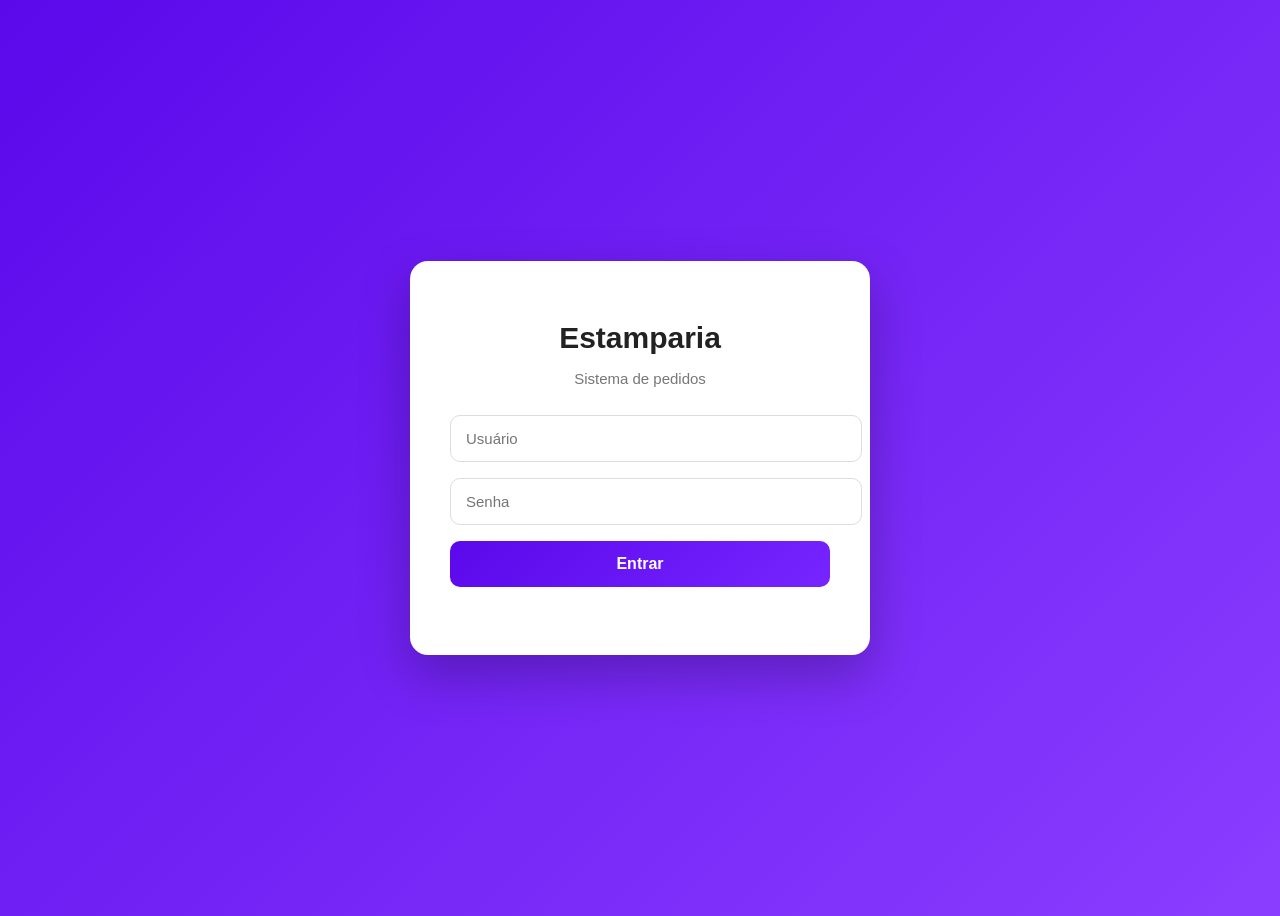
==== site001/index.html @ 6d2551d0 "Fix icon path and format HTML in index.html Updated the icon link path and cleaned up HTML formattin" ====
<!DOCTYPE html>
<html lang="pt-BR">

<head>
    <meta charset="UTF-8">
    <!-- Tag essencial para o site ficar responsivo no telemóvel/celular -->
    <meta name="viewport" content="width=device-width, initial-scale=1.0">

    <link rel="icon" href="./imagens/icon45.ico" type="image/x-icon">
    
    <title>Login - Estamparia</title>

    <meta name="theme-color" content="#5b08eb">
    
    <link rel="manifest" href="manifest.json">

    <link rel="stylesheet" href="css/login.css">
</head>

<body>

    <div class="login">

        <h1>Estamparia</h1>

        <p>Sistema de pedidos</p>

        <input
            type="text"
            id="usuario"
            placeholder="Usuário"
        >

        <input
            type="password"
            id="senha"
            placeholder="Senha"
        >

        <button onclick="entrar()">
            Entrar
        </button>

        <p id="mensagem"></p>

    </div>

    <script src="js/login.js"></script>

    <script src="js/pwa.js"></script>

</body>

</html>
---- site001/css/login.css ----
```css
* {
    margin: 0;
    padding: 0;
    box-sizing: border-box;
}

body {
    font-family: Arial, sans-serif;
    background: linear-gradient(135deg, #5b08eb, #8b3dff);
    height: 100vh;

    display: flex;
    justify-content: center;
    align-items: center;
}

/* Caixa do login */
.login {
    background-color: white;
    width: 380px;
    padding: 40px;
    border-radius: 18px;
    text-align: center;

    box-shadow: 0 20px 50px rgba(0, 0, 0, 0.25);

    animation: aparecer 0.5s ease;
}

/* Título */
.login h1 {
    margin-bottom: 8px;
    font-size: 30px;
    color: #222;
}

/* Texto abaixo do título */
.login > p {
    margin-bottom: 28px;
    color: #777;
    font-size: 15px;
}

/* Campos */
.login input {
    width: 100%;
    padding: 14px 15px;
    margin-bottom: 16px;

    border: 1px solid #ddd;
    border-radius: 10px;

    font-size: 15px;
    outline: none;

    transition: 0.3s;
}

/* Quando clicar no campo */
.login input:focus {
    border-color: #5b08eb;
    box-shadow: 0 0 0 3px rgba(91, 8, 235, 0.12);
}

/* Botão */
.login button {
    width: 100%;
    padding: 14px;

    background: linear-gradient(135deg, #5b08eb, #7625ff);
    color: white;

    border: none;
    border-radius: 10px;

    font-size: 16px;
    font-weight: bold;

    cursor: pointer;

    transition: 0.3s;
}

/* Efeito ao passar o mouse */
.login button:hover {
    transform: translateY(-2px);
    box-shadow: 0 8px 20px rgba(91, 8, 235, 0.35);
}

/* Efeito ao clicar */
.login button:active {
    transform: translateY(0);
}

/* Mensagem de erro */
#mensagem {
    margin-top: 15px;
    color: #e53935;
    font-size: 14px;
}

/* Animação do cartão */
@keyframes aparecer {
    from {
        opacity: 0;
        transform: translateY(20px);
    }

    to {
        opacity: 1;
        transform: translateY(0);
    }
}
```
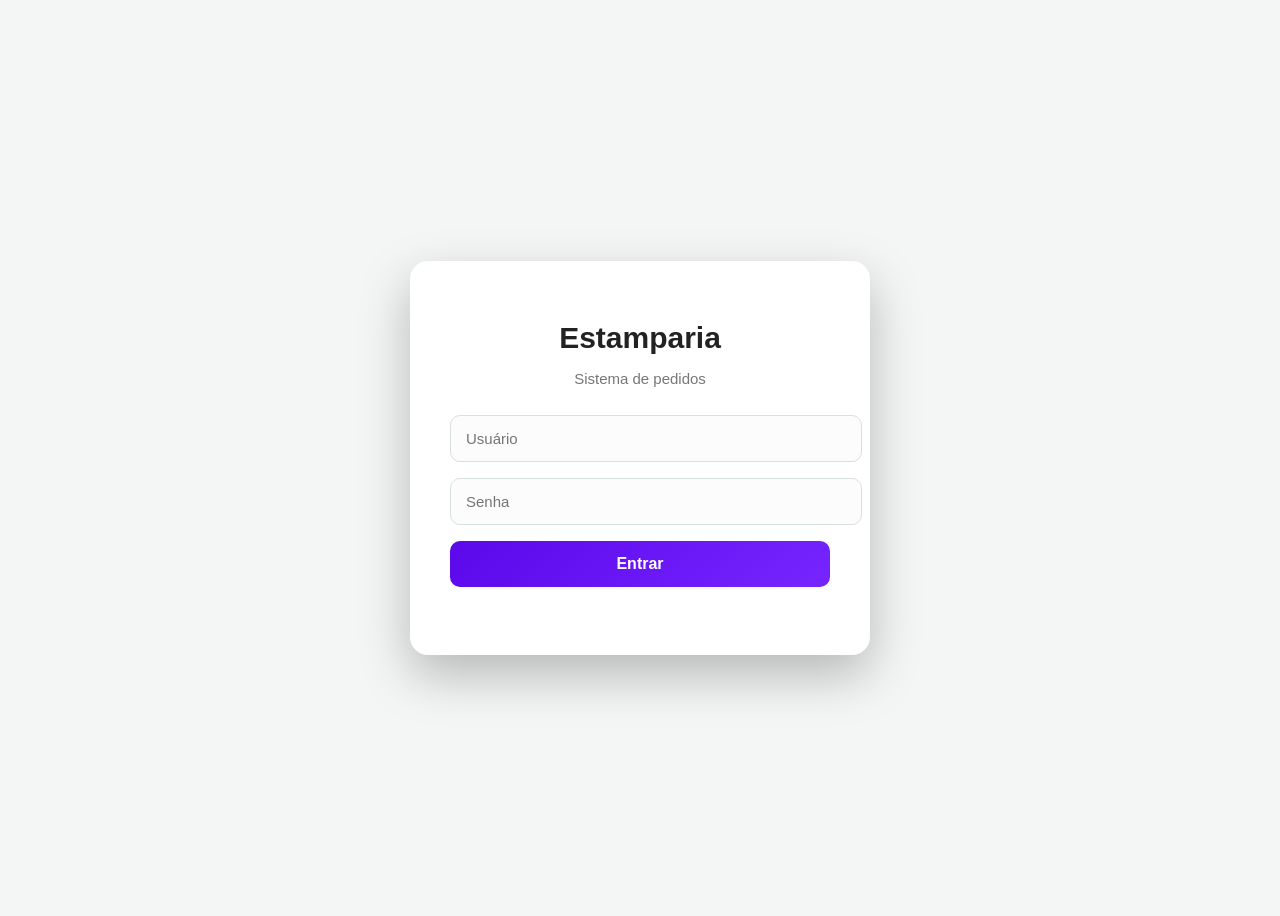
==== commit b60a3ffe: "Add theme selector and improve order list" ====
--- a/site001/index.html
+++ b/site001/index.html
@@ -6,7 +6,7 @@
     <!-- Tag essencial para o site ficar responsivo no telemóvel/celular -->
     <meta name="viewport" content="width=device-width, initial-scale=1.0">
 
-    <link rel="icon" href="./imagens/icon45.ico" type="image/x-icon">
+    <link rel="icon" href="./imagens/icon192.png" type="image/png">
     
     <title>Login - Estamparia</title>
 
@@ -15,6 +15,30 @@
     <link rel="manifest" href="manifest.json">
 
     <link rel="stylesheet" href="css/login.css">
+    <link rel="stylesheet" href="css/tema.css">
+    <script src="js/tema.js"></script>
+
+    
+    <meta charset="UTF-8">
+    <!-- Tag essencial para o site ser responsivo no celular -->
+    <meta name="viewport" content="width=device-width, initial-scale=1.0">
+
+    <link rel="icon" href="./imagens/icon192.png" type="image/png">
+
+    <title>Login - Estamparia</title>
+
+    <meta name="theme-color" content="#5b08eb">
+
+    <link rel="manifest" href="manifest.json">
+
+    <!-- TAGS PARA O IOS / SAFARI (Adicione aqui) -->
+    <meta name="apple-mobile-web-app-capable" content="yes">
+    <meta name="apple-mobile-web-app-status-bar-style" content="black-translucent">
+    <meta name="apple-mobile-web-app-title" content="Estamparia">
+    <link rel="apple-touch-icon" href="./imagens/icon192.png">
+
+    <link rel="stylesheet" href="css/login.css">
+
 </head>
 
 <body>
--- a/site001/css/tema.css
+++ b/site001/css/tema.css
@@ -0,0 +1,60 @@
+/* Tema compartilhado entre todas as telas do sistema. */
+html[data-tema="claro"] body { color:#17211f; background:#f3f6f4; }
+html[data-tema="claro"] .cabecalho { color:#fff; background:#172b26; }
+html[data-tema="claro"] .principal,
+html[data-tema="claro"] .topo,
+html[data-tema="claro"] .pedido,
+html[data-tema="claro"] .sem-pedidos,
+html[data-tema="claro"] .formulario,
+html[data-tema="claro"] .login { color:#17211f; border-color:#e5ebe7; background:#fff; }
+html[data-tema="claro"] .opcoes button { color:#17211f; border-color:#e5ebe7; background:#fff; }
+html[data-tema="claro"] .formulario > p,
+html[data-tema="claro"] .tamanhos p,
+html[data-tema="claro"] .pedido > p,
+html[data-tema="claro"] .info { color:#44514c; }
+html[data-tema="claro"] input,
+html[data-tema="claro"] .login input { color:#17211f; border-color:#d8e1dc; background:#fbfcfb; }
+html[data-tema="claro"] .pedido h3 { border-color:#e5ebe7; }
+html[data-tema="claro"] .pedido > p strong { color:#17211f; }
+html[data-tema="claro"] .observacao { color:#66572f; border-color:#f0e1c0; background:#fffaf0; }
+
+html[data-tema="escuro"] body { color:#f5f3fa; background:#0c0a12; }
+html[data-tema="escuro"] .cabecalho { color:#f5f3fa; background:#100d17; border-bottom:1px solid #292333; }
+html[data-tema="escuro"] .cabecalho p { color:#aaa0bb; }
+html[data-tema="escuro"] .principal,
+html[data-tema="escuro"] .topo,
+html[data-tema="escuro"] .pedido,
+html[data-tema="escuro"] .sem-pedidos,
+html[data-tema="escuro"] .formulario,
+html[data-tema="escuro"] .login { color:#f5f3fa; border-color:#30293d; background:#17141f; }
+html[data-tema="escuro"] .opcoes button { color:#f5f3fa; border-color:#393344; background:#1e1a29; }
+html[data-tema="escuro"] .opcoes button span,
+html[data-tema="escuro"] .tamanhos p,
+html[data-tema="escuro"] .info strong,
+html[data-tema="escuro"] .observacao strong { color:#c4adff; }
+html[data-tema="escuro"] .formulario > p,
+html[data-tema="escuro"] .pedido > p,
+html[data-tema="escuro"] .info { color:#d0cbd7; }
+html[data-tema="escuro"] .pedido > p strong { color:#f5f3fa; }
+html[data-tema="escuro"] input,
+html[data-tema="escuro"] .login input { color:#f5f3fa; border-color:#393344; background:#100e16; }
+html[data-tema="escuro"] input::placeholder { color:#817a8c; }
+html[data-tema="escuro"] .pedido h3,
+html[data-tema="escuro"] .info { border-color:#393344; }
+html[data-tema="escuro"] .observacao { color:#d9c9ff; border-color:#4b3b65; background:#211a30; }
+html[data-tema="escuro"] button.voltar { color:#d1cbd9; border-color:#393344; background:#211c2b; }
+
+.painel-tema[hidden] { display:none; }
+.painel-tema { position:fixed; z-index:20; inset:0; display:grid; place-items:center; padding:20px; background:rgba(8,8,12,.62); }
+.painel-tema-conteudo { position:relative; width:min(100%,430px); padding:30px; border:1px solid #e5ebe7; border-radius:18px; color:#17211f; background:#fff; box-shadow:0 20px 60px rgba(0,0,0,.28); }
+.painel-tema-conteudo h2 { margin:0 0 8px; }
+.painel-tema-conteudo p { margin:0 0 18px; color:#6b7773; }
+.escolha-tema { display:grid; grid-template-columns:1fr 1fr; gap:12px; }
+.escolha-tema button { min-height:52px; margin:0; border:1px solid #e5ebe7; border-radius:10px; color:#17211f; background:#f3f6f4; cursor:pointer; }
+.escolha-tema button:hover { border-color:#147d68; }
+.fechar-tema { position:absolute; top:9px; right:12px; width:36px; min-height:36px; margin:0; padding:0; color:#44514c; background:transparent; font-size:26px; }
+html[data-tema="escuro"] .painel-tema-conteudo { color:#f5f3fa; border-color:#393344; background:#17141f; }
+html[data-tema="escuro"] .painel-tema-conteudo p { color:#aaa4b8; }
+html[data-tema="escuro"] .escolha-tema button { color:#f5f3fa; border-color:#393344; background:#211c2b; }
+html[data-tema="escuro"] .fechar-tema { color:#d1cbd9; }
+@media(max-width:480px) { .escolha-tema { grid-template-columns:1fr; } }
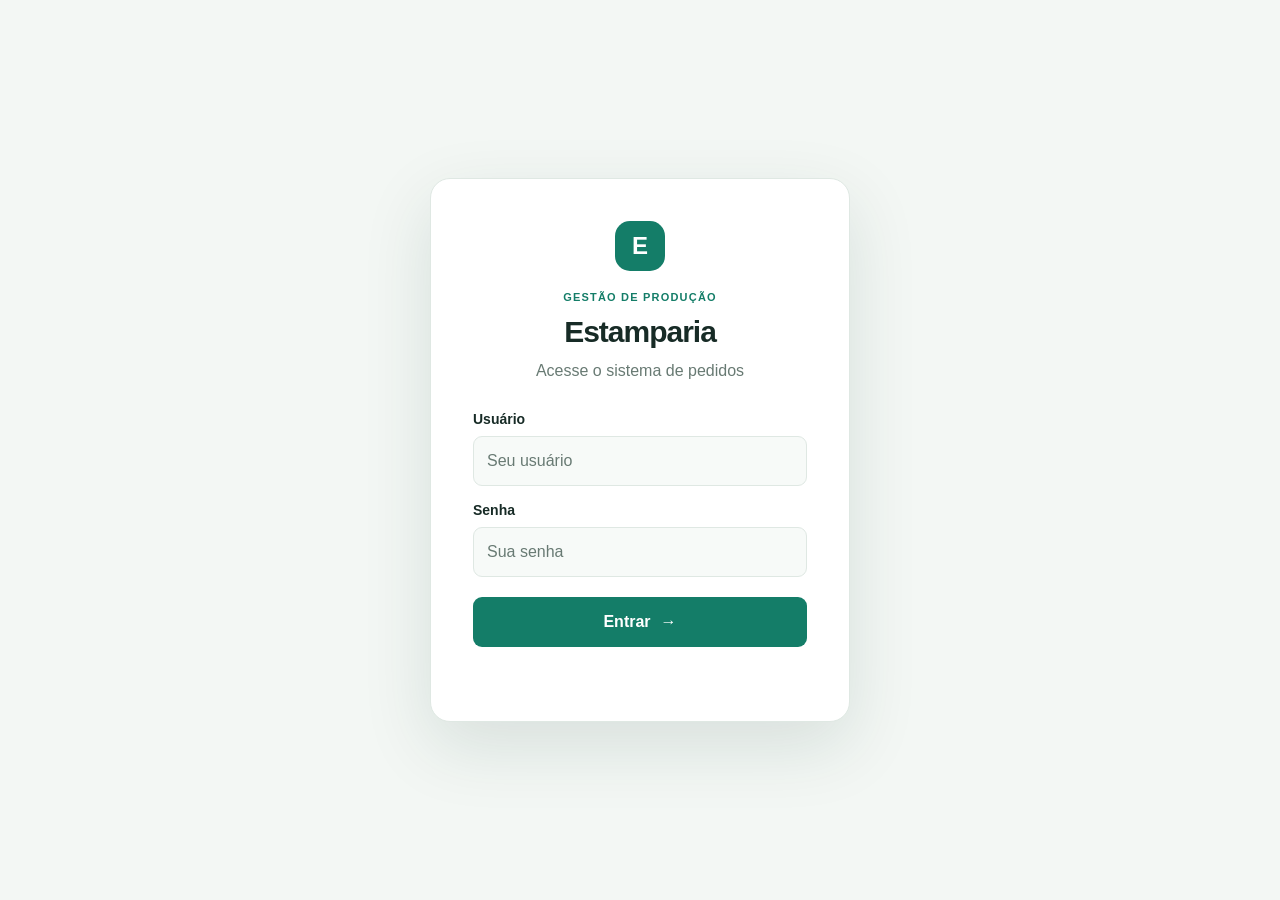
==== commit 5bf546c8: "Improve mobile PWA experience" ====
--- a/site001/index.html
+++ b/site001/index.html
@@ -1,78 +1,25 @@
-<!DOCTYPE html>
-<html lang="pt-BR">
-
-<head>
-    <meta charset="UTF-8">
-    <!-- Tag essencial para o site ficar responsivo no telemóvel/celular -->
-    <meta name="viewport" content="width=device-width, initial-scale=1.0">
-
-    <link rel="icon" href="./imagens/icon192.png" type="image/png">
-    
-    <title>Login - Estamparia</title>
-
-    <meta name="theme-color" content="#5b08eb">
-    
-    <link rel="manifest" href="manifest.json">
-
-    <link rel="stylesheet" href="css/login.css">
-    <link rel="stylesheet" href="css/tema.css">
-    <script src="js/tema.js"></script>
-
-    
-    <meta charset="UTF-8">
-    <!-- Tag essencial para o site ser responsivo no celular -->
-    <meta name="viewport" content="width=device-width, initial-scale=1.0">
-
-    <link rel="icon" href="./imagens/icon192.png" type="image/png">
-
-    <title>Login - Estamparia</title>
-
-    <meta name="theme-color" content="#5b08eb">
-
-    <link rel="manifest" href="manifest.json">
-
-    <!-- TAGS PARA O IOS / SAFARI (Adicione aqui) -->
-    <meta name="apple-mobile-web-app-capable" content="yes">
-    <meta name="apple-mobile-web-app-status-bar-style" content="black-translucent">
-    <meta name="apple-mobile-web-app-title" content="Estamparia">
-    <link rel="apple-touch-icon" href="./imagens/icon192.png">
-
-    <link rel="stylesheet" href="css/login.css">
-
-</head>
-
-<body>
-
-    <div class="login">
-
-        <h1>Estamparia</h1>
-
-        <p>Sistema de pedidos</p>
-
-        <input
-            type="text"
-            id="usuario"
-            placeholder="Usuário"
-        >
-
-        <input
-            type="password"
-            id="senha"
-            placeholder="Senha"
-        >
-
-        <button onclick="entrar()">
-            Entrar
-        </button>
-
-        <p id="mensagem"></p>
-
-    </div>
-
-    <script src="js/login.js"></script>
-
-    <script src="js/pwa.js"></script>
-
-</body>
-
-</html>
+<!doctype html>
+<html lang="pt-BR">
+<head>
+  <meta charset="UTF-8"><meta name="viewport" content="width=device-width, initial-scale=1, viewport-fit=cover">
+  <meta name="theme-color" content="#123b32"><meta name="apple-mobile-web-app-capable" content="yes">
+  <meta name="apple-mobile-web-app-status-bar-style" content="black-translucent"><meta name="apple-mobile-web-app-title" content="Estamparia">
+  <link rel="apple-touch-icon" href="imagens/apple-touch-icon.png"><link rel="icon" href="imagens/icon192.png" type="image/png"><link rel="manifest" href="manifest.json">
+  <link rel="stylesheet" href="css/login.css"><link rel="stylesheet" href="css/tema.css">
+  <script src="js/tema.js"></script><title>Entrar | Estamparia</title>
+</head>
+<body>
+  <main class="login">
+    <div class="marca" aria-hidden="true">E</div>
+    <p class="eyebrow">GESTÃO DE PRODUÇÃO</p><h1>Estamparia</h1>
+    <p class="subtitulo">Acesse o sistema de pedidos</p>
+    <form onsubmit="entrar(event)">
+      <label for="usuario">Usuário</label><input type="text" id="usuario" placeholder="Seu usuário" autocomplete="username" required>
+      <label for="senha">Senha</label><input type="password" id="senha" placeholder="Sua senha" autocomplete="current-password" required>
+      <button type="submit">Entrar <span aria-hidden="true">→</span></button>
+      <p id="mensagem" role="status" aria-live="polite"></p>
+    </form>
+  </main>
+  <script src="js/login.js"></script><script src="js/pwa.js"></script>
+</body>
+</html>
--- a/site001/css/login.css
+++ b/site001/css/login.css
@@ -1,115 +1 @@
-```css
-* {
-    margin: 0;
-    padding: 0;
-    box-sizing: border-box;
-}
-
-body {
-    font-family: Arial, sans-serif;
-    background: linear-gradient(135deg, #5b08eb, #8b3dff);
-    height: 100vh;
-
-    display: flex;
-    justify-content: center;
-    align-items: center;
-}
-
-/* Caixa do login */
-.login {
-    background-color: white;
-    width: 380px;
-    padding: 40px;
-    border-radius: 18px;
-    text-align: center;
-
-    box-shadow: 0 20px 50px rgba(0, 0, 0, 0.25);
-
-    animation: aparecer 0.5s ease;
-}
-
-/* Título */
-.login h1 {
-    margin-bottom: 8px;
-    font-size: 30px;
-    color: #222;
-}
-
-/* Texto abaixo do título */
-.login > p {
-    margin-bottom: 28px;
-    color: #777;
-    font-size: 15px;
-}
-
-/* Campos */
-.login input {
-    width: 100%;
-    padding: 14px 15px;
-    margin-bottom: 16px;
-
-    border: 1px solid #ddd;
-    border-radius: 10px;
-
-    font-size: 15px;
-    outline: none;
-
-    transition: 0.3s;
-}
-
-/* Quando clicar no campo */
-.login input:focus {
-    border-color: #5b08eb;
-    box-shadow: 0 0 0 3px rgba(91, 8, 235, 0.12);
-}
-
-/* Botão */
-.login button {
-    width: 100%;
-    padding: 14px;
-
-    background: linear-gradient(135deg, #5b08eb, #7625ff);
-    color: white;
-
-    border: none;
-    border-radius: 10px;
-
-    font-size: 16px;
-    font-weight: bold;
-
-    cursor: pointer;
-
-    transition: 0.3s;
-}
-
-/* Efeito ao passar o mouse */
-.login button:hover {
-    transform: translateY(-2px);
-    box-shadow: 0 8px 20px rgba(91, 8, 235, 0.35);
-}
-
-/* Efeito ao clicar */
-.login button:active {
-    transform: translateY(0);
-}
-
-/* Mensagem de erro */
-#mensagem {
-    margin-top: 15px;
-    color: #e53935;
-    font-size: 14px;
-}
-
-/* Animação do cartão */
-@keyframes aparecer {
-    from {
-        opacity: 0;
-        transform: translateY(20px);
-    }
-
-    to {
-        opacity: 1;
-        transform: translateY(0);
-    }
-}
-```
+body{display:grid;place-items:center;padding:24px;background:radial-gradient(ellipse at 20% 15%,rgba(62,170,128,.14),transparent 38%),var(--canvas)}.login{width:min(100%,420px);padding:42px;background:var(--paper);border:1px solid var(--line);border-radius:20px;box-shadow:0 24px 70px rgba(18,59,50,.12)}.marca{display:grid;place-items:center;width:50px;height:50px;margin:0 auto 18px;border-radius:15px;color:white;background:var(--brand);font-size:24px;font-weight:800}.login{text-align:center}.login .eyebrow{margin-bottom:4px!important}.login h1{margin:0;font-size:30px;letter-spacing:-1px}.subtitulo{margin:5px 0 26px;color:var(--muted)}.login form{text-align:left}.login label{display:block;margin:14px 0 6px;font-size:14px;font-weight:700}.login input{min-height:50px}.login button{display:flex;justify-content:center;align-items:center;gap:10px;width:100%;min-height:50px;margin-top:20px;border:0;border-radius:9px;color:white;background:var(--brand);font-weight:700}.login button:hover{background:var(--brand-dark)}#mensagem{min-height:20px;margin:12px 0 0;color:#c2413a;font-size:13px;text-align:center}@media(max-width:480px){body{padding:16px}.login{padding:32px 24px}}
--- a/site001/css/tema.css
+++ b/site001/css/tema.css
@@ -1,60 +1,14 @@
-/* Tema compartilhado entre todas as telas do sistema. */
-html[data-tema="claro"] body { color:#17211f; background:#f3f6f4; }
-html[data-tema="claro"] .cabecalho { color:#fff; background:#172b26; }
-html[data-tema="claro"] .principal,
-html[data-tema="claro"] .topo,
-html[data-tema="claro"] .pedido,
-html[data-tema="claro"] .sem-pedidos,
-html[data-tema="claro"] .formulario,
-html[data-tema="claro"] .login { color:#17211f; border-color:#e5ebe7; background:#fff; }
-html[data-tema="claro"] .opcoes button { color:#17211f; border-color:#e5ebe7; background:#fff; }
-html[data-tema="claro"] .formulario > p,
-html[data-tema="claro"] .tamanhos p,
-html[data-tema="claro"] .pedido > p,
-html[data-tema="claro"] .info { color:#44514c; }
-html[data-tema="claro"] input,
-html[data-tema="claro"] .login input { color:#17211f; border-color:#d8e1dc; background:#fbfcfb; }
-html[data-tema="claro"] .pedido h3 { border-color:#e5ebe7; }
-html[data-tema="claro"] .pedido > p strong { color:#17211f; }
-html[data-tema="claro"] .observacao { color:#66572f; border-color:#f0e1c0; background:#fffaf0; }
-
-html[data-tema="escuro"] body { color:#f5f3fa; background:#0c0a12; }
-html[data-tema="escuro"] .cabecalho { color:#f5f3fa; background:#100d17; border-bottom:1px solid #292333; }
-html[data-tema="escuro"] .cabecalho p { color:#aaa0bb; }
-html[data-tema="escuro"] .principal,
-html[data-tema="escuro"] .topo,
-html[data-tema="escuro"] .pedido,
-html[data-tema="escuro"] .sem-pedidos,
-html[data-tema="escuro"] .formulario,
-html[data-tema="escuro"] .login { color:#f5f3fa; border-color:#30293d; background:#17141f; }
-html[data-tema="escuro"] .opcoes button { color:#f5f3fa; border-color:#393344; background:#1e1a29; }
-html[data-tema="escuro"] .opcoes button span,
-html[data-tema="escuro"] .tamanhos p,
-html[data-tema="escuro"] .info strong,
-html[data-tema="escuro"] .observacao strong { color:#c4adff; }
-html[data-tema="escuro"] .formulario > p,
-html[data-tema="escuro"] .pedido > p,
-html[data-tema="escuro"] .info { color:#d0cbd7; }
-html[data-tema="escuro"] .pedido > p strong { color:#f5f3fa; }
-html[data-tema="escuro"] input,
-html[data-tema="escuro"] .login input { color:#f5f3fa; border-color:#393344; background:#100e16; }
-html[data-tema="escuro"] input::placeholder { color:#817a8c; }
-html[data-tema="escuro"] .pedido h3,
-html[data-tema="escuro"] .info { border-color:#393344; }
-html[data-tema="escuro"] .observacao { color:#d9c9ff; border-color:#4b3b65; background:#211a30; }
-html[data-tema="escuro"] button.voltar { color:#d1cbd9; border-color:#393344; background:#211c2b; }
-
-.painel-tema[hidden] { display:none; }
-.painel-tema { position:fixed; z-index:20; inset:0; display:grid; place-items:center; padding:20px; background:rgba(8,8,12,.62); }
-.painel-tema-conteudo { position:relative; width:min(100%,430px); padding:30px; border:1px solid #e5ebe7; border-radius:18px; color:#17211f; background:#fff; box-shadow:0 20px 60px rgba(0,0,0,.28); }
-.painel-tema-conteudo h2 { margin:0 0 8px; }
-.painel-tema-conteudo p { margin:0 0 18px; color:#6b7773; }
-.escolha-tema { display:grid; grid-template-columns:1fr 1fr; gap:12px; }
-.escolha-tema button { min-height:52px; margin:0; border:1px solid #e5ebe7; border-radius:10px; color:#17211f; background:#f3f6f4; cursor:pointer; }
-.escolha-tema button:hover { border-color:#147d68; }
-.fechar-tema { position:absolute; top:9px; right:12px; width:36px; min-height:36px; margin:0; padding:0; color:#44514c; background:transparent; font-size:26px; }
-html[data-tema="escuro"] .painel-tema-conteudo { color:#f5f3fa; border-color:#393344; background:#17141f; }
-html[data-tema="escuro"] .painel-tema-conteudo p { color:#aaa4b8; }
-html[data-tema="escuro"] .escolha-tema button { color:#f5f3fa; border-color:#393344; background:#211c2b; }
-html[data-tema="escuro"] .fechar-tema { color:#d1cbd9; }
-@media(max-width:480px) { .escolha-tema { grid-template-columns:1fr; } }
+:root{color-scheme:light;--ink:#172b26;--muted:#687a73;--brand:#147d68;--brand-dark:#0d5e4e;--line:#dfe8e3;--paper:#fff;--canvas:#f3f7f4;--soft:#f7faf8}
+html[data-tema="escuro"]{color-scheme:dark;--ink:#f1f5f2;--muted:#a5b4ad;--brand:#60c7a4;--brand-dark:#37a984;--line:#34433d;--paper:#19231f;--canvas:#101713;--soft:#202c26}
+*{box-sizing:border-box}html{min-height:100%;-webkit-text-size-adjust:100%;text-size-adjust:100%}body{min-height:100vh;min-height:100svh;margin:0;padding:env(safe-area-inset-top) max(12px,env(safe-area-inset-right)) env(safe-area-inset-bottom) max(12px,env(safe-area-inset-left));background:var(--canvas);color:var(--ink);font-family:Inter,"Segoe UI",Arial,sans-serif;line-height:1.5;overscroll-behavior-y:contain}button,input,textarea{font:inherit}button{cursor:pointer;touch-action:manipulation;-webkit-tap-highlight-color:transparent}button:focus-visible,input:focus-visible,textarea:focus-visible{outline:3px solid color-mix(in srgb,var(--brand) 45%,transparent);outline-offset:2px}
+.cabecalho{padding:22px max(5vw,22px,env(safe-area-inset-right)) 22px max(5vw,22px,env(safe-area-inset-left));color:#fff;background:#123b32}.cabecalho h1{margin:0;font-size:25px;letter-spacing:-.6px}.cabecalho p{margin:3px 0 0;color:#c0d5cb;font-size:14px}
+.principal{width:min(calc(100% - 36px),1080px);margin:34px auto 56px}.eyebrow{margin:0 0 8px!important;color:var(--brand)!important;font-size:11px!important;font-weight:800;letter-spacing:1.2px}
+.panel,.topo,.pedido,.sem-pedidos,.formulario{border:1px solid var(--line);border-radius:16px;background:var(--paper);box-shadow:0 8px 25px rgba(18,59,50,.05)}
+input,textarea{width:100%;min-height:48px;padding:11px 13px;border:1px solid var(--line);border-radius:9px;background:var(--soft);color:var(--ink);font-size:16px}textarea{resize:vertical}input::placeholder,textarea::placeholder{color:var(--muted)}
+.formulario label{display:block;margin:16px 0 6px;font-size:14px;font-weight:700}.apoio{display:block;color:var(--muted);font-size:12px;font-weight:400}.formulario fieldset{margin:18px 0 2px;padding:0;border:0}.formulario legend{font-size:14px;font-weight:700}.formulario legend span{color:var(--muted);font-size:12px;font-weight:400}.tamanhos{display:grid;grid-template-columns:repeat(4,minmax(0,1fr));gap:10px}.tamanhos label{margin-top:8px;text-align:center;color:var(--brand)}.tamanhos input{text-align:center}
+.formulario>button,.topo button,.excluir{width:100%;min-height:48px;margin-top:18px;padding:11px 16px;border:0;border-radius:9px;background:var(--brand);color:#fff;font-weight:700;transition:background .18s,transform .18s}.formulario>button:hover,.topo button:hover{background:var(--brand-dark);transform:translateY(-1px)}.formulario>button:disabled{opacity:.65;cursor:wait;transform:none}.formulario>button.voltar{margin-top:10px;border:1px solid var(--line);background:var(--soft);color:var(--ink)}
+.info{margin:0 0 14px;padding-bottom:12px;border-bottom:1px solid var(--line);overflow-wrap:anywhere}.info strong{display:block;color:var(--brand);font-size:11px;letter-spacing:.6px;text-transform:uppercase}.info img,.pedido img{display:block;width:min(100%,320px);max-height:280px;margin:10px 0;border:1px solid var(--line);border-radius:10px;object-fit:contain}.observacao{padding:14px;border:1px solid var(--line);border-radius:10px;background:var(--soft)}.sucesso{color:var(--brand);font-weight:700}
+.painel-tema[hidden]{display:none}.painel-tema{position:fixed;z-index:20;inset:0;display:grid;place-items:center;padding:20px;background:rgba(8,16,12,.62)}.painel-tema-conteudo{position:relative;width:min(100%,430px);padding:30px;border:1px solid var(--line);border-radius:18px;color:var(--ink);background:var(--paper);box-shadow:0 20px 60px rgba(0,0,0,.28)}.painel-tema-conteudo h2{margin:0 0 8px}.painel-tema-conteudo p{color:var(--muted)}.escolha-tema{display:grid;grid-template-columns:1fr 1fr;gap:12px}.escolha-tema button{min-height:48px;border:1px solid var(--line);border-radius:9px;color:var(--ink);background:var(--soft)}.fechar-tema{position:absolute;top:8px;right:12px;border:0;background:none;color:var(--ink);font-size:25px}
+.instalar-app,.offline button{display:block;width:100%;min-height:48px;margin:16px auto 0;padding:12px 16px;border:0;border-radius:9px;background:var(--brand);color:#fff;font-weight:700}.instalar-app{max-width:360px}.instalar-app[hidden]{display:none}.status-instalacao{min-height:24px;color:var(--muted);text-align:center;font-size:14px}.offline{width:min(calc(100% - 36px),480px);margin:10vh auto;padding:32px;border:1px solid var(--line);border-radius:18px;background:var(--paper);text-align:center;box-shadow:0 12px 32px rgba(18,59,50,.08)}.offline h1{font-size:25px;line-height:1.2}.offline p:not(.eyebrow){color:var(--muted)}.offline a{display:inline-block;min-height:44px;margin:16px 8px 0;padding:10px;color:var(--brand);font-weight:700}.offline-icon{font-size:38px;color:var(--brand)}
+@media(max-width:680px){.principal{width:calc(100% - 28px);margin:20px auto 36px}.cabecalho{padding:20px}.escolha-tema{grid-template-columns:1fr}}
+@media(prefers-reduced-motion:reduce){*,*::before,*::after{scroll-behavior:auto!important;animation-duration:.01ms!important;transition-duration:.01ms!important}}
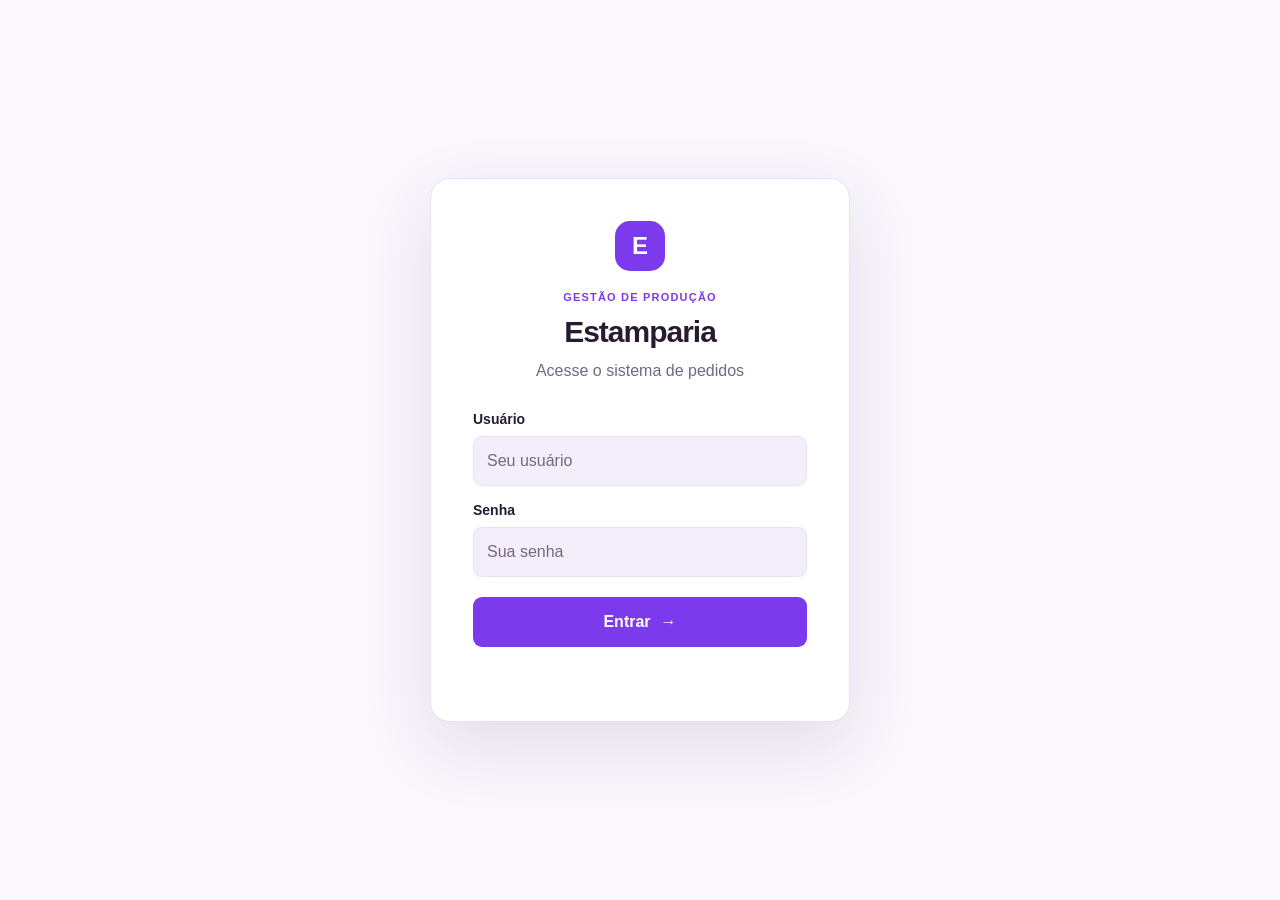
==== commit a16c9d9e: "Restore original purple app icon" ====
--- a/site001/index.html
+++ b/site001/index.html
@@ -2,7 +2,7 @@
 <html lang="pt-BR">
 <head>
   <meta charset="UTF-8"><meta name="viewport" content="width=device-width, initial-scale=1, viewport-fit=cover">
-  <meta name="theme-color" content="#123b32"><meta name="apple-mobile-web-app-capable" content="yes">
+  <meta name="theme-color" content="#f0e7fb"><meta name="apple-mobile-web-app-capable" content="yes">
   <meta name="apple-mobile-web-app-status-bar-style" content="black-translucent"><meta name="apple-mobile-web-app-title" content="Estamparia">
   <link rel="apple-touch-icon" href="imagens/apple-touch-icon.png"><link rel="icon" href="imagens/icon192.png" type="image/png"><link rel="manifest" href="manifest.json">
   <link rel="stylesheet" href="css/login.css"><link rel="stylesheet" href="css/tema.css">
--- a/site001/css/login.css
+++ b/site001/css/login.css
@@ -1 +1 @@
-body{display:grid;place-items:center;padding:24px;background:radial-gradient(ellipse at 20% 15%,rgba(62,170,128,.14),transparent 38%),var(--canvas)}.login{width:min(100%,420px);padding:42px;background:var(--paper);border:1px solid var(--line);border-radius:20px;box-shadow:0 24px 70px rgba(18,59,50,.12)}.marca{display:grid;place-items:center;width:50px;height:50px;margin:0 auto 18px;border-radius:15px;color:white;background:var(--brand);font-size:24px;font-weight:800}.login{text-align:center}.login .eyebrow{margin-bottom:4px!important}.login h1{margin:0;font-size:30px;letter-spacing:-1px}.subtitulo{margin:5px 0 26px;color:var(--muted)}.login form{text-align:left}.login label{display:block;margin:14px 0 6px;font-size:14px;font-weight:700}.login input{min-height:50px}.login button{display:flex;justify-content:center;align-items:center;gap:10px;width:100%;min-height:50px;margin-top:20px;border:0;border-radius:9px;color:white;background:var(--brand);font-weight:700}.login button:hover{background:var(--brand-dark)}#mensagem{min-height:20px;margin:12px 0 0;color:#c2413a;font-size:13px;text-align:center}@media(max-width:480px){body{padding:16px}.login{padding:32px 24px}}
+body{display:grid;place-items:center;padding:24px;background:radial-gradient(ellipse at 20% 15%,rgba(124,58,237,.10),transparent 38%),var(--canvas)}.login{width:min(100%,420px);padding:42px;background:var(--paper);border:1px solid var(--line);border-radius:20px;box-shadow:0 24px 70px rgba(62,33,86,.12)}.marca{display:grid;place-items:center;width:50px;height:50px;margin:0 auto 18px;border-radius:15px;color:white;background:var(--brand);font-size:24px;font-weight:800}.login{text-align:center}.login .eyebrow{margin-bottom:4px!important}.login h1{margin:0;font-size:30px;letter-spacing:-1px}.subtitulo{margin:5px 0 26px;color:var(--muted)}.login form{text-align:left}.login label{display:block;margin:14px 0 6px;font-size:14px;font-weight:700}.login input{min-height:50px}.login button{display:flex;justify-content:center;align-items:center;gap:10px;width:100%;min-height:50px;margin-top:20px;border:0;border-radius:9px;color:white;background:var(--brand);font-weight:700}.login button:hover{background:var(--brand-dark)}#mensagem{min-height:20px;margin:12px 0 0;color:#c2413a;font-size:13px;text-align:center}@media(max-width:480px){body{padding:16px}.login{padding:32px 24px}}
--- a/site001/css/tema.css
+++ b/site001/css/tema.css
@@ -1,14 +1,14 @@
-:root{color-scheme:light;--ink:#172b26;--muted:#687a73;--brand:#147d68;--brand-dark:#0d5e4e;--line:#dfe8e3;--paper:#fff;--canvas:#f3f7f4;--soft:#f7faf8}
-html[data-tema="escuro"]{color-scheme:dark;--ink:#f1f5f2;--muted:#a5b4ad;--brand:#60c7a4;--brand-dark:#37a984;--line:#34433d;--paper:#19231f;--canvas:#101713;--soft:#202c26}
+:root{color-scheme:light;--ink:#271b32;--muted:#75677f;--brand:#7c3aed;--brand-dark:#652bc2;--line:#eadff4;--paper:#fff;--canvas:#faf7fd;--soft:#f4edfa;--header:#f0e7fb;--header-ink:#4b1d75;--header-muted:#765798}
+html[data-tema="escuro"]{color-scheme:dark;--ink:#f4edfa;--muted:#b9a9c9;--brand:#b794f6;--brand-dark:#9968e8;--line:#382a46;--paper:#100d14;--canvas:#08070b;--soft:#18121f;--header:#09070d;--header-ink:#f4edfa;--header-muted:#c8b8dc}
 *{box-sizing:border-box}html{min-height:100%;-webkit-text-size-adjust:100%;text-size-adjust:100%}body{min-height:100vh;min-height:100svh;margin:0;padding:env(safe-area-inset-top) max(12px,env(safe-area-inset-right)) env(safe-area-inset-bottom) max(12px,env(safe-area-inset-left));background:var(--canvas);color:var(--ink);font-family:Inter,"Segoe UI",Arial,sans-serif;line-height:1.5;overscroll-behavior-y:contain}button,input,textarea{font:inherit}button{cursor:pointer;touch-action:manipulation;-webkit-tap-highlight-color:transparent}button:focus-visible,input:focus-visible,textarea:focus-visible{outline:3px solid color-mix(in srgb,var(--brand) 45%,transparent);outline-offset:2px}
-.cabecalho{padding:22px max(5vw,22px,env(safe-area-inset-right)) 22px max(5vw,22px,env(safe-area-inset-left));color:#fff;background:#123b32}.cabecalho h1{margin:0;font-size:25px;letter-spacing:-.6px}.cabecalho p{margin:3px 0 0;color:#c0d5cb;font-size:14px}
+.cabecalho{padding:22px max(5vw,22px,env(safe-area-inset-right)) 22px max(5vw,22px,env(safe-area-inset-left));color:var(--header-ink);background:var(--header)}.cabecalho h1{margin:0;font-size:25px;letter-spacing:-.6px}.cabecalho p{margin:3px 0 0;color:var(--header-muted);font-size:14px}
 .principal{width:min(calc(100% - 36px),1080px);margin:34px auto 56px}.eyebrow{margin:0 0 8px!important;color:var(--brand)!important;font-size:11px!important;font-weight:800;letter-spacing:1.2px}
-.panel,.topo,.pedido,.sem-pedidos,.formulario{border:1px solid var(--line);border-radius:16px;background:var(--paper);box-shadow:0 8px 25px rgba(18,59,50,.05)}
+.panel,.topo,.pedido,.sem-pedidos,.formulario{border:1px solid var(--line);border-radius:16px;background:var(--paper);box-shadow:0 8px 25px rgba(62,33,86,.06)}
 input,textarea{width:100%;min-height:48px;padding:11px 13px;border:1px solid var(--line);border-radius:9px;background:var(--soft);color:var(--ink);font-size:16px}textarea{resize:vertical}input::placeholder,textarea::placeholder{color:var(--muted)}
 .formulario label{display:block;margin:16px 0 6px;font-size:14px;font-weight:700}.apoio{display:block;color:var(--muted);font-size:12px;font-weight:400}.formulario fieldset{margin:18px 0 2px;padding:0;border:0}.formulario legend{font-size:14px;font-weight:700}.formulario legend span{color:var(--muted);font-size:12px;font-weight:400}.tamanhos{display:grid;grid-template-columns:repeat(4,minmax(0,1fr));gap:10px}.tamanhos label{margin-top:8px;text-align:center;color:var(--brand)}.tamanhos input{text-align:center}
 .formulario>button,.topo button,.excluir{width:100%;min-height:48px;margin-top:18px;padding:11px 16px;border:0;border-radius:9px;background:var(--brand);color:#fff;font-weight:700;transition:background .18s,transform .18s}.formulario>button:hover,.topo button:hover{background:var(--brand-dark);transform:translateY(-1px)}.formulario>button:disabled{opacity:.65;cursor:wait;transform:none}.formulario>button.voltar{margin-top:10px;border:1px solid var(--line);background:var(--soft);color:var(--ink)}
 .info{margin:0 0 14px;padding-bottom:12px;border-bottom:1px solid var(--line);overflow-wrap:anywhere}.info strong{display:block;color:var(--brand);font-size:11px;letter-spacing:.6px;text-transform:uppercase}.info img,.pedido img{display:block;width:min(100%,320px);max-height:280px;margin:10px 0;border:1px solid var(--line);border-radius:10px;object-fit:contain}.observacao{padding:14px;border:1px solid var(--line);border-radius:10px;background:var(--soft)}.sucesso{color:var(--brand);font-weight:700}
-.painel-tema[hidden]{display:none}.painel-tema{position:fixed;z-index:20;inset:0;display:grid;place-items:center;padding:20px;background:rgba(8,16,12,.62)}.painel-tema-conteudo{position:relative;width:min(100%,430px);padding:30px;border:1px solid var(--line);border-radius:18px;color:var(--ink);background:var(--paper);box-shadow:0 20px 60px rgba(0,0,0,.28)}.painel-tema-conteudo h2{margin:0 0 8px}.painel-tema-conteudo p{color:var(--muted)}.escolha-tema{display:grid;grid-template-columns:1fr 1fr;gap:12px}.escolha-tema button{min-height:48px;border:1px solid var(--line);border-radius:9px;color:var(--ink);background:var(--soft)}.fechar-tema{position:absolute;top:8px;right:12px;border:0;background:none;color:var(--ink);font-size:25px}
-.instalar-app,.offline button{display:block;width:100%;min-height:48px;margin:16px auto 0;padding:12px 16px;border:0;border-radius:9px;background:var(--brand);color:#fff;font-weight:700}.instalar-app{max-width:360px}.instalar-app[hidden]{display:none}.status-instalacao{min-height:24px;color:var(--muted);text-align:center;font-size:14px}.offline{width:min(calc(100% - 36px),480px);margin:10vh auto;padding:32px;border:1px solid var(--line);border-radius:18px;background:var(--paper);text-align:center;box-shadow:0 12px 32px rgba(18,59,50,.08)}.offline h1{font-size:25px;line-height:1.2}.offline p:not(.eyebrow){color:var(--muted)}.offline a{display:inline-block;min-height:44px;margin:16px 8px 0;padding:10px;color:var(--brand);font-weight:700}.offline-icon{font-size:38px;color:var(--brand)}
+.painel-tema[hidden]{display:none}.painel-tema{position:fixed;z-index:20;inset:0;display:grid;place-items:center;padding:20px;background:rgba(10,6,16,.72)}.painel-tema-conteudo{position:relative;width:min(100%,430px);padding:30px;border:1px solid var(--line);border-radius:18px;color:var(--ink);background:var(--paper);box-shadow:0 20px 60px rgba(0,0,0,.28)}.painel-tema-conteudo h2{margin:0 0 8px}.painel-tema-conteudo p{color:var(--muted)}.escolha-tema{display:grid;grid-template-columns:1fr 1fr;gap:12px}.escolha-tema button{min-height:48px;border:1px solid var(--line);border-radius:9px;color:var(--ink);background:var(--soft)}.fechar-tema{position:absolute;top:8px;right:12px;border:0;background:none;color:var(--ink);font-size:25px}
+.instalar-app,.offline button{display:block;width:100%;min-height:48px;margin:16px auto 0;padding:12px 16px;border:0;border-radius:9px;background:var(--brand);color:#fff;font-weight:700}.instalar-app{max-width:360px}.instalar-app[hidden]{display:none}.status-instalacao{min-height:24px;color:var(--muted);text-align:center;font-size:14px}.offline{width:min(calc(100% - 36px),480px);margin:10vh auto;padding:32px;border:1px solid var(--line);border-radius:18px;background:var(--paper);text-align:center;box-shadow:0 12px 32px rgba(62,33,86,.1)}.offline h1{font-size:25px;line-height:1.2}.offline p:not(.eyebrow){color:var(--muted)}.offline a{display:inline-block;min-height:44px;margin:16px 8px 0;padding:10px;color:var(--brand);font-weight:700}.offline-icon{font-size:38px;color:var(--brand)}
 @media(max-width:680px){.principal{width:calc(100% - 28px);margin:20px auto 36px}.cabecalho{padding:20px}.escolha-tema{grid-template-columns:1fr}}
 @media(prefers-reduced-motion:reduce){*,*::before,*::after{scroll-behavior:auto!important;animation-duration:.01ms!important;transition-duration:.01ms!important}}
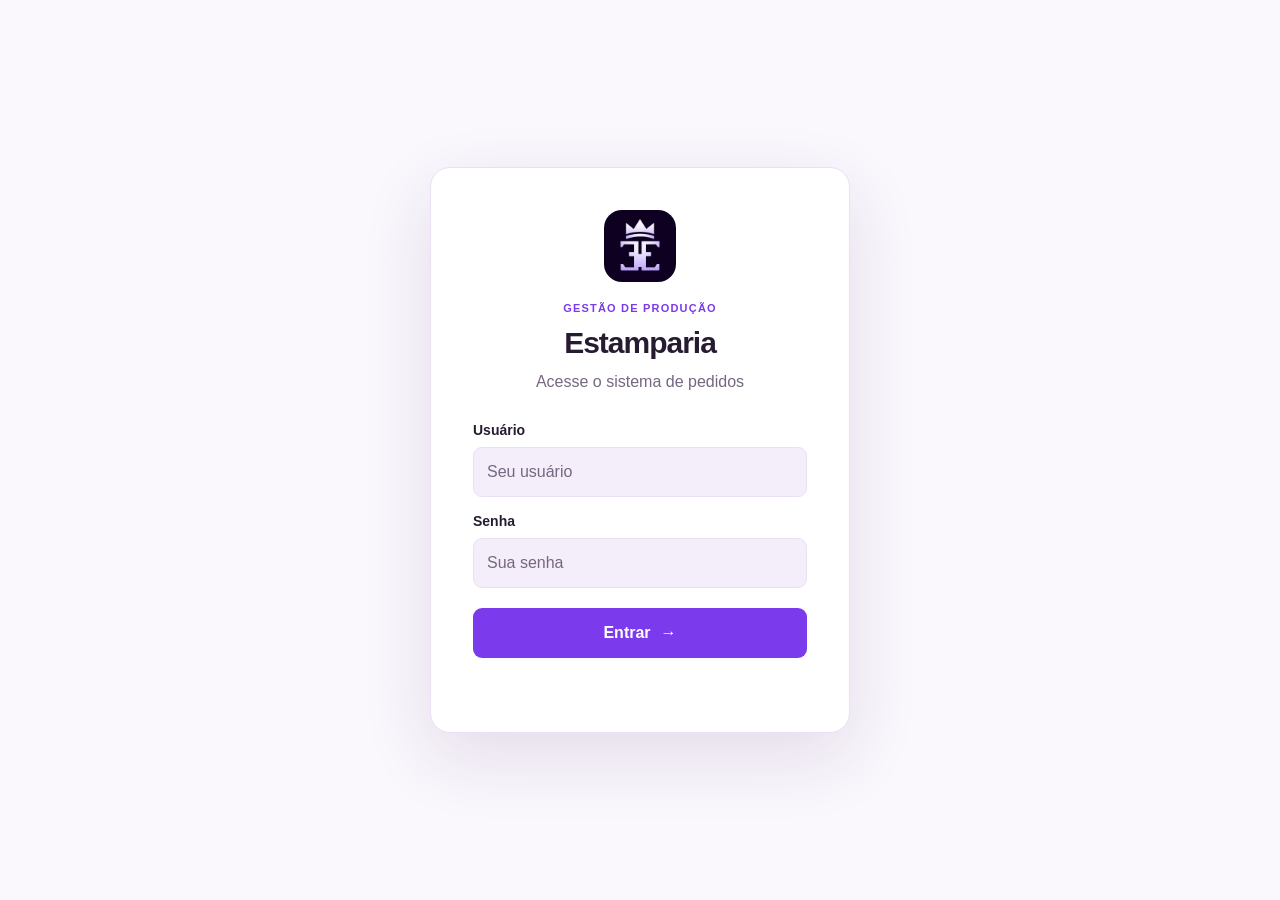
==== commit 3a1ff494: "Show purple logo in site header" ====
--- a/site001/index.html
+++ b/site001/index.html
@@ -4,13 +4,13 @@
   <meta charset="UTF-8"><meta name="viewport" content="width=device-width, initial-scale=1, viewport-fit=cover">
   <meta name="theme-color" content="#f0e7fb"><meta name="apple-mobile-web-app-capable" content="yes">
   <meta name="apple-mobile-web-app-status-bar-style" content="black-translucent"><meta name="apple-mobile-web-app-title" content="Estamparia">
-  <link rel="apple-touch-icon" href="imagens/apple-touch-icon.png"><link rel="icon" href="imagens/icon192.png" type="image/png"><link rel="manifest" href="manifest.json">
+  <link rel="apple-touch-icon" href="imagens/apple-touch-icon.png?v=roxo-2"><link rel="icon" href="imagens/icon192.png?v=roxo-2" type="image/png"><link rel="manifest" href="manifest.json">
   <link rel="stylesheet" href="css/login.css"><link rel="stylesheet" href="css/tema.css">
   <script src="js/tema.js"></script><title>Entrar | Estamparia</title>
 </head>
 <body>
   <main class="login">
-    <div class="marca" aria-hidden="true">E</div>
+    <img class="marca" src="imagens/icon192.png?v=roxo-2" alt="Logo da Estamparia">
     <p class="eyebrow">GESTÃO DE PRODUÇÃO</p><h1>Estamparia</h1>
     <p class="subtitulo">Acesse o sistema de pedidos</p>
     <form onsubmit="entrar(event)">
--- a/site001/css/login.css
+++ b/site001/css/login.css
@@ -1 +1 @@
-body{display:grid;place-items:center;padding:24px;background:radial-gradient(ellipse at 20% 15%,rgba(124,58,237,.10),transparent 38%),var(--canvas)}.login{width:min(100%,420px);padding:42px;background:var(--paper);border:1px solid var(--line);border-radius:20px;box-shadow:0 24px 70px rgba(62,33,86,.12)}.marca{display:grid;place-items:center;width:50px;height:50px;margin:0 auto 18px;border-radius:15px;color:white;background:var(--brand);font-size:24px;font-weight:800}.login{text-align:center}.login .eyebrow{margin-bottom:4px!important}.login h1{margin:0;font-size:30px;letter-spacing:-1px}.subtitulo{margin:5px 0 26px;color:var(--muted)}.login form{text-align:left}.login label{display:block;margin:14px 0 6px;font-size:14px;font-weight:700}.login input{min-height:50px}.login button{display:flex;justify-content:center;align-items:center;gap:10px;width:100%;min-height:50px;margin-top:20px;border:0;border-radius:9px;color:white;background:var(--brand);font-weight:700}.login button:hover{background:var(--brand-dark)}#mensagem{min-height:20px;margin:12px 0 0;color:#c2413a;font-size:13px;text-align:center}@media(max-width:480px){body{padding:16px}.login{padding:32px 24px}}
+body{display:grid;place-items:center;padding:24px;background:radial-gradient(ellipse at 20% 15%,rgba(124,58,237,.10),transparent 38%),var(--canvas)}.login{width:min(100%,420px);padding:42px;background:var(--paper);border:1px solid var(--line);border-radius:20px;box-shadow:0 24px 70px rgba(62,33,86,.12)}.marca{display:block;width:72px;height:72px;margin:0 auto 18px;border-radius:18px;object-fit:cover}.login{text-align:center}.login .eyebrow{margin-bottom:4px!important}.login h1{margin:0;font-size:30px;letter-spacing:-1px}.subtitulo{margin:5px 0 26px;color:var(--muted)}.login form{text-align:left}.login label{display:block;margin:14px 0 6px;font-size:14px;font-weight:700}.login input{min-height:50px}.login button{display:flex;justify-content:center;align-items:center;gap:10px;width:100%;min-height:50px;margin-top:20px;border:0;border-radius:9px;color:white;background:var(--brand);font-weight:700}.login button:hover{background:var(--brand-dark)}#mensagem{min-height:20px;margin:12px 0 0;color:#c2413a;font-size:13px;text-align:center}@media(max-width:480px){body{padding:16px}.login{padding:32px 24px}}
